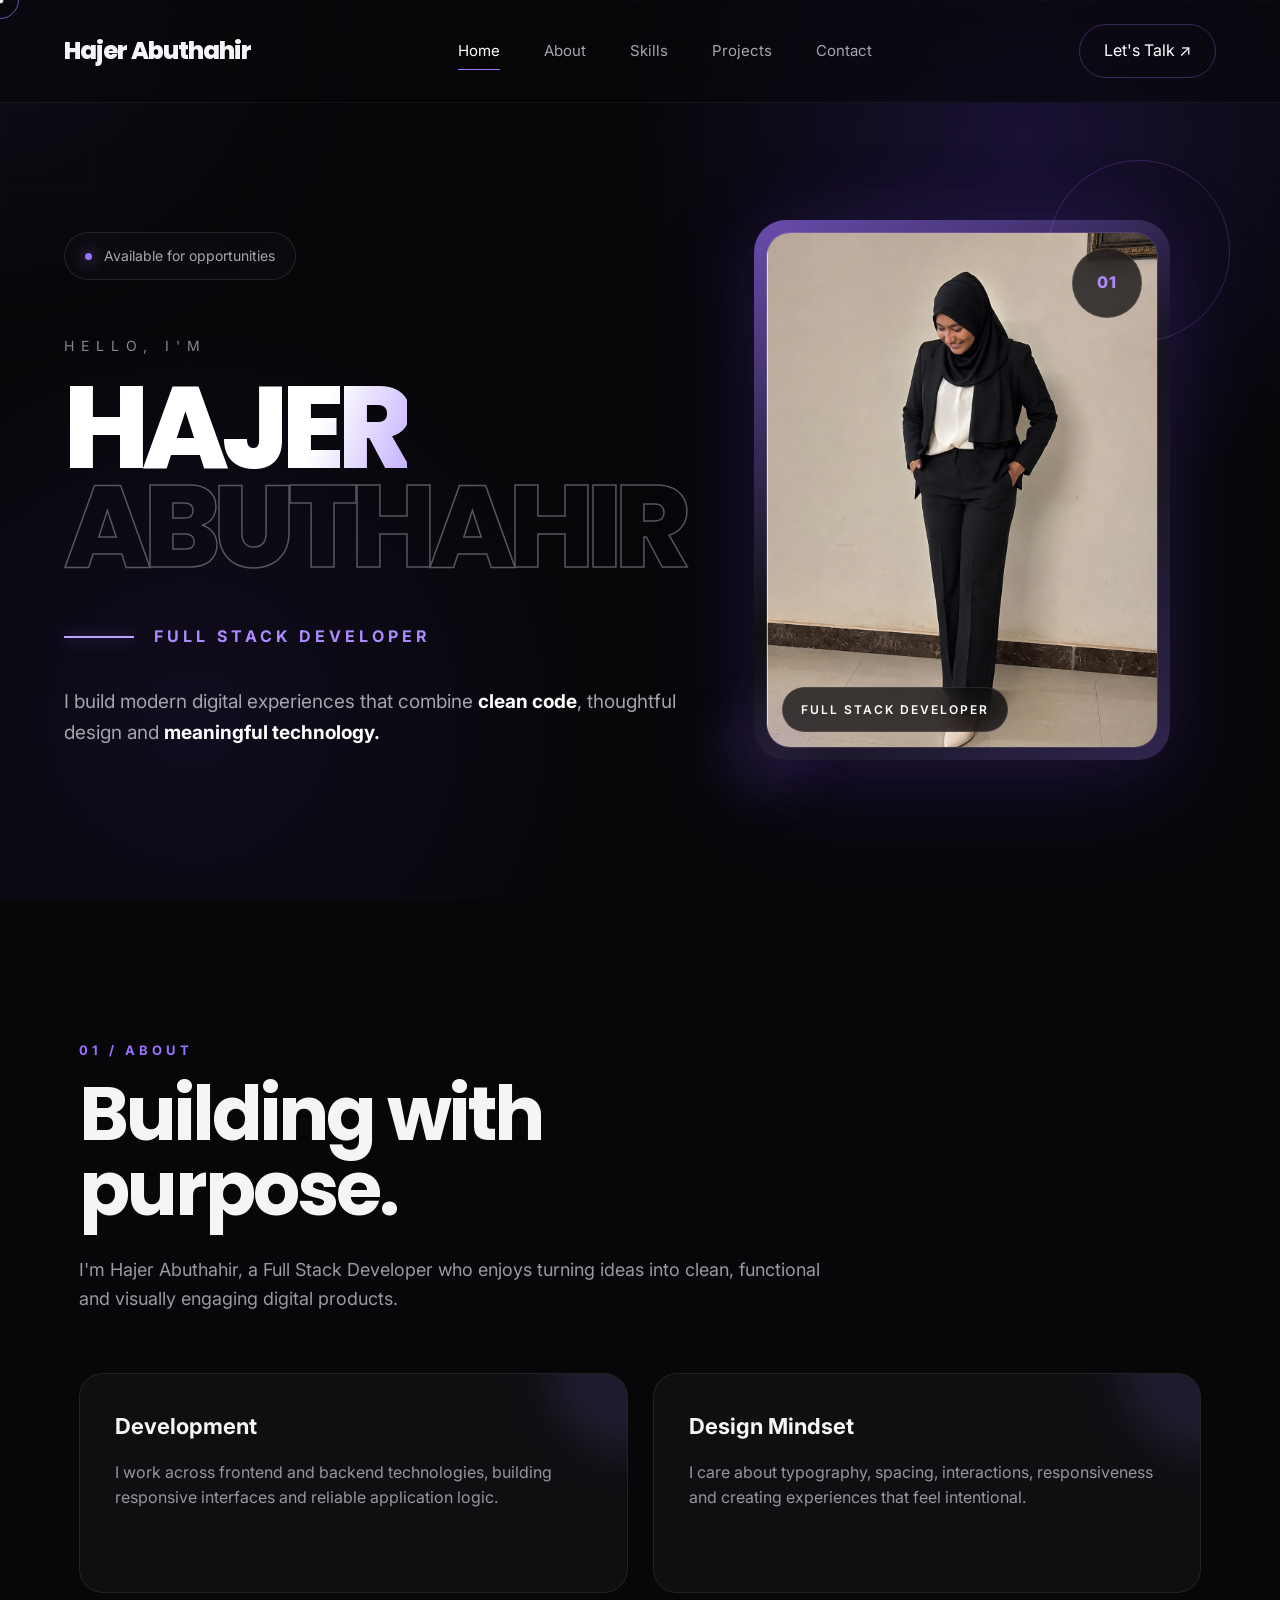
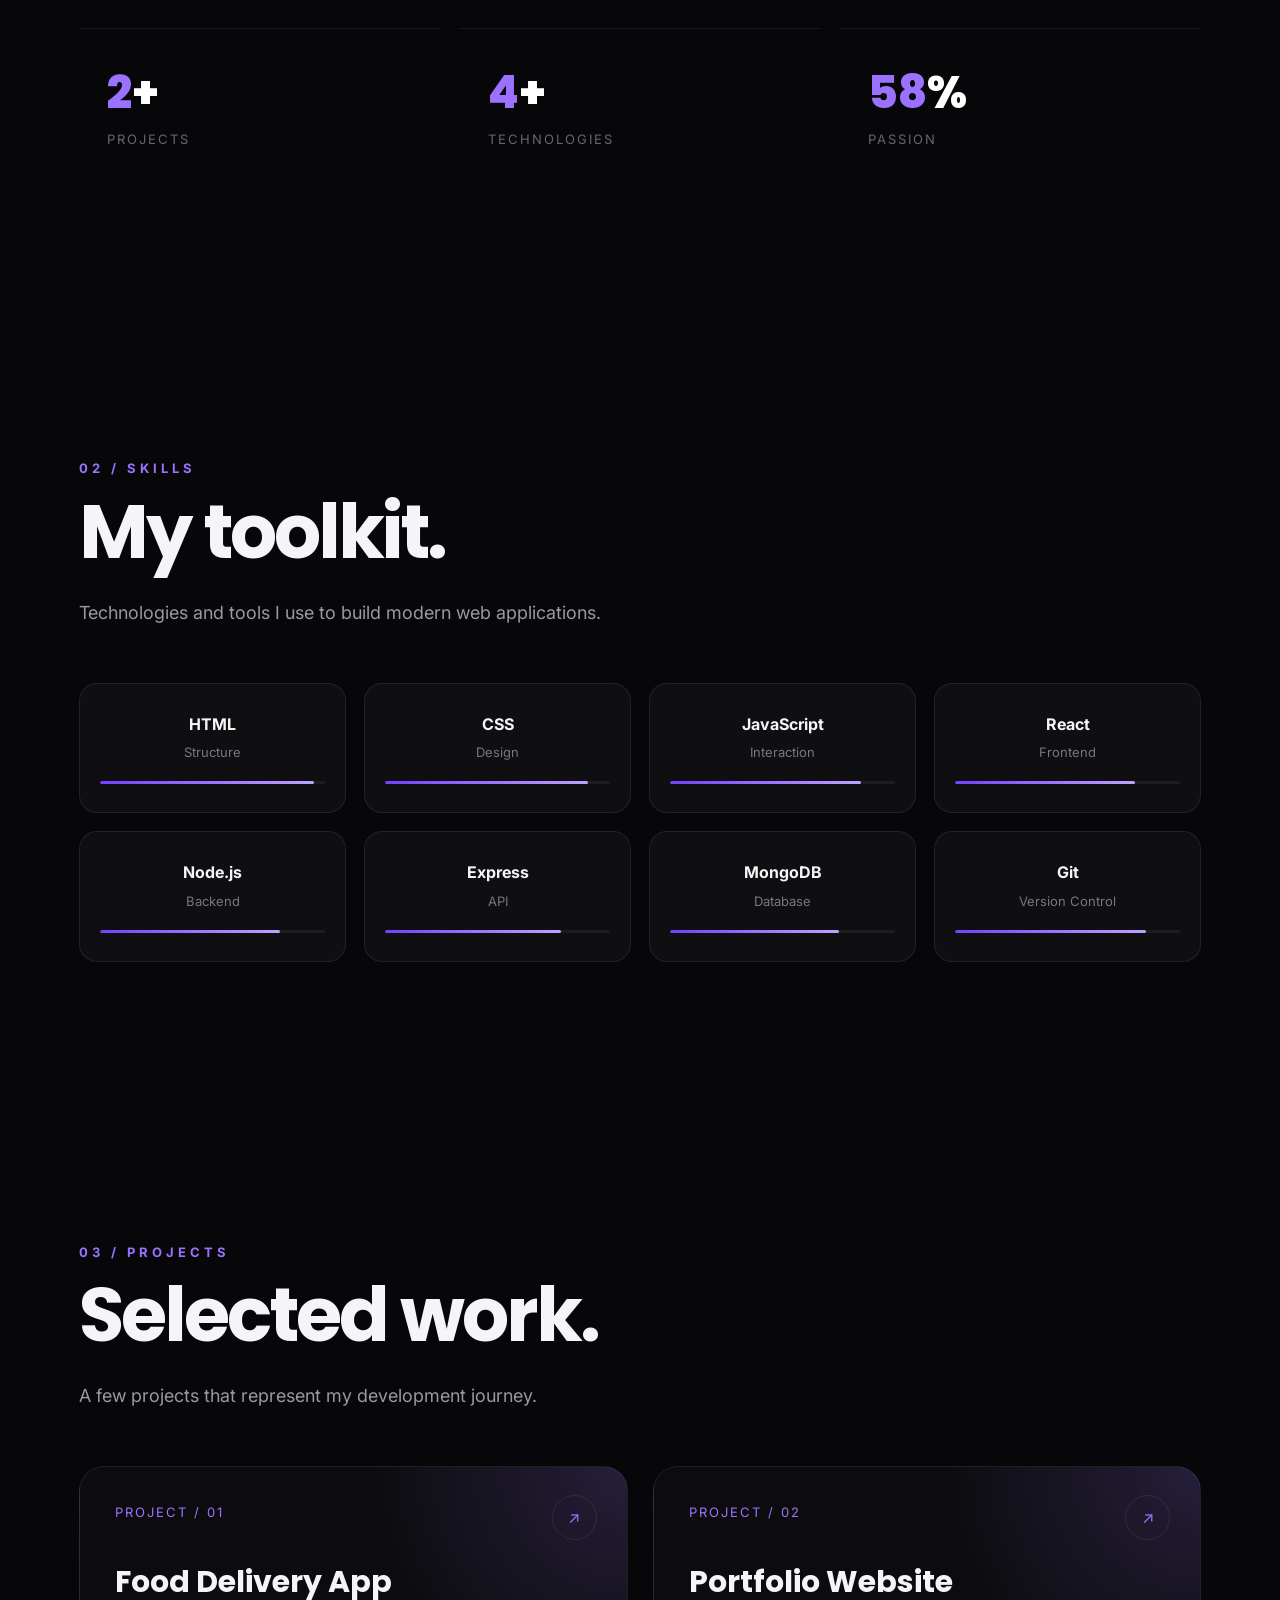
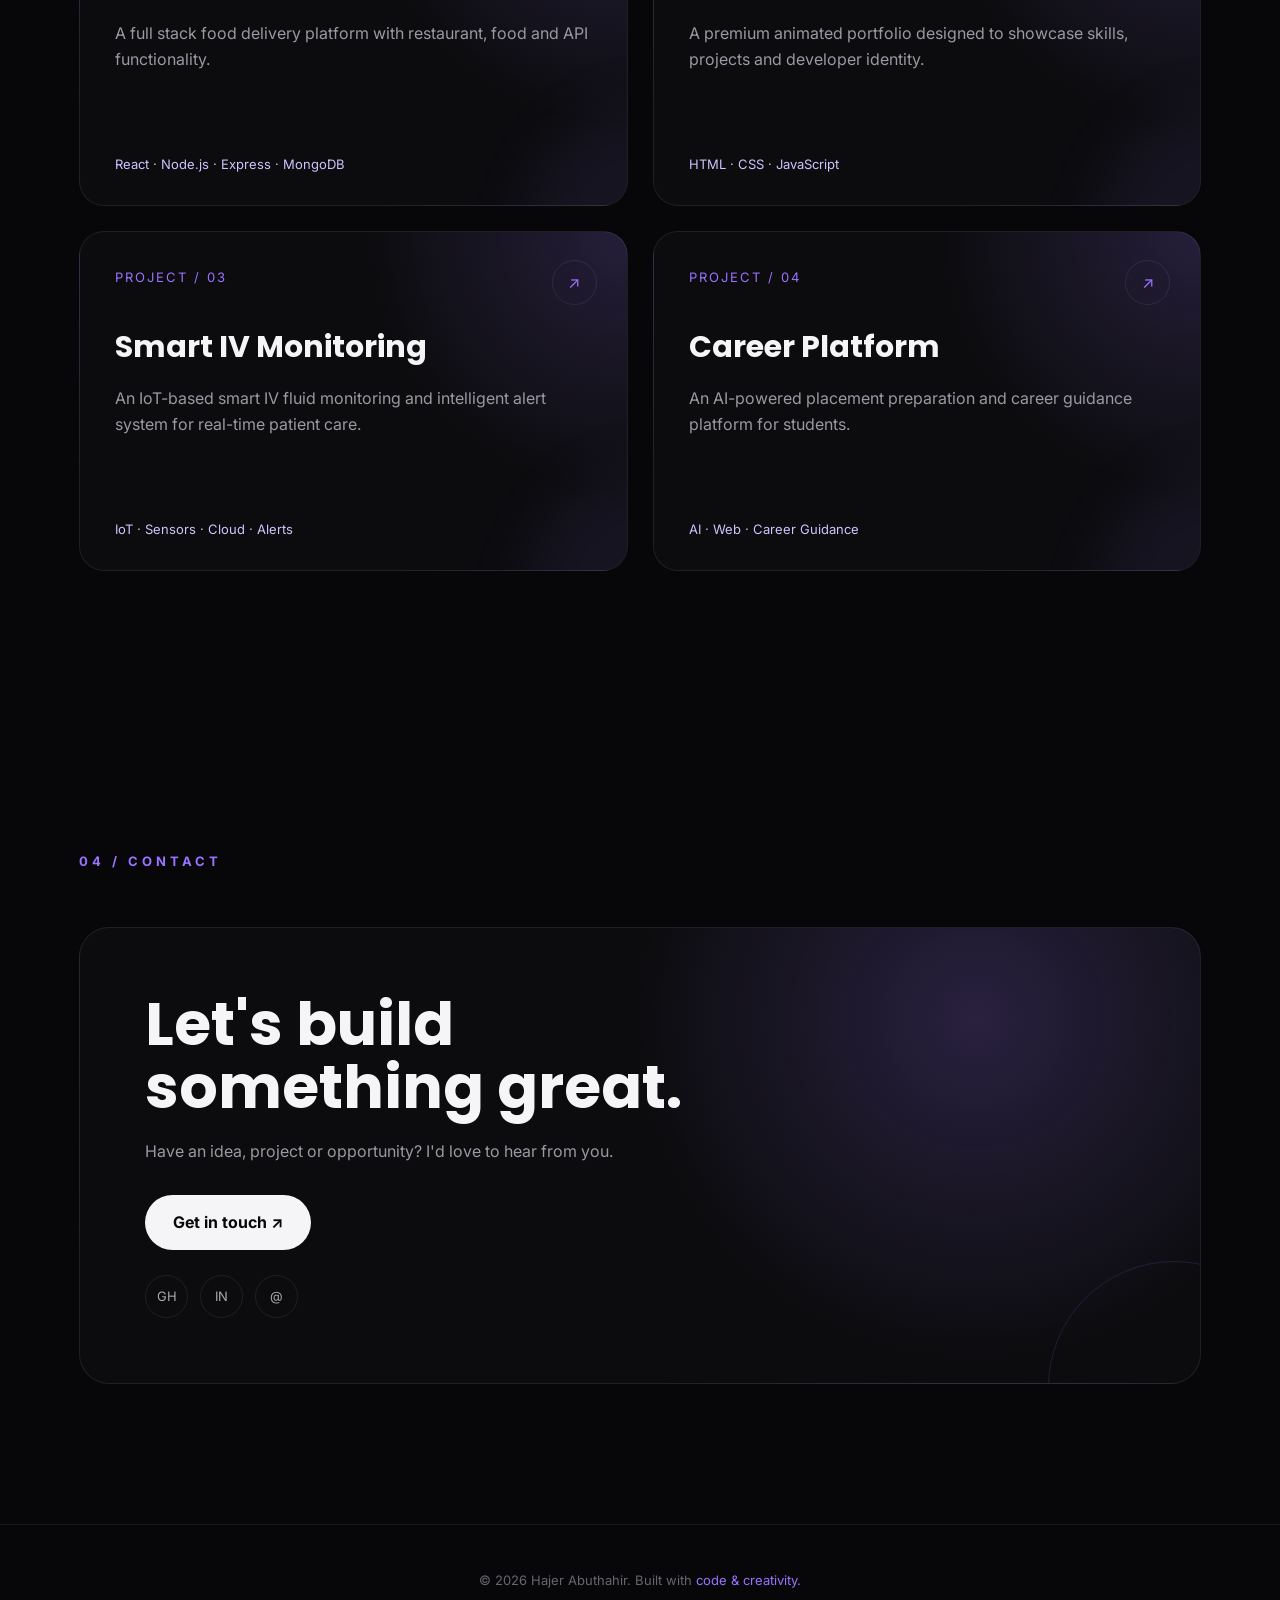
==== MY PORTFOLIO/index.html @ e98ee81a "Add files via upload" ====
<!DOCTYPE html>
<html lang="en">

<head>
    <meta charset="UTF-8">
    <meta name="viewport" content="width=device-width, initial-scale=1.0">

    <title>Hajer Abuthahir | Full Stack Developer</title>

    <meta name="description"
        content="Hajer Abuthahir — Full Stack Developer building modern, scalable and meaningful digital experiences.">

    <meta name="author" content="Hajer Abuthahir">

    <link rel="preconnect" href="https://fonts.googleapis.com">
    <link rel="preconnect" href="https://fonts.gstatic.com" crossorigin>

    <link
        href="https://fonts.googleapis.com/css2?family=Inter:wght@300;400;500;600;700;800&family=Poppins:wght@400;500;600;700;800&display=swap"
        rel="stylesheet">

    <style>
        /* =========================================================
           HAJER ABUTHAHIR — PREMIUM PORTFOLIO
           ========================================================= */

        :root {
            --bg: #07070a;
            --bg-soft: #0d0d12;
            --white: #f5f5f7;
            --muted: #9999a3;
            --muted-dark: #66666f;
            --purple: #9b72ff;
            --purple-light: #bda2ff;
            --border: rgba(255, 255, 255, 0.08);
            --glass: rgba(255, 255, 255, 0.035);
        }

        /* =========================================================
           RESET
           ========================================================= */

        * {
            margin: 0;
            padding: 0;
            box-sizing: border-box;
        }

        html {
            scroll-behavior: smooth;
        }

        body {
            font-family: "Inter", sans-serif;
            background: var(--bg);
            color: var(--white);
            overflow-x: hidden;
            line-height: 1.6;
            cursor: none;
        }

        body.loading {
            overflow: hidden;
        }

        a {
            color: inherit;
            text-decoration: none;
        }

        button,
        input,
        textarea {
            font: inherit;
        }

        ::selection {
            background: var(--purple);
            color: white;
        }

        /* =========================================================
           CUSTOM CURSOR
           ========================================================= */

        .cursor-dot {
            position: fixed;
            width: 7px;
            height: 7px;
            background: white;
            border-radius: 50%;
            pointer-events: none;
            z-index: 99999;
            transform: translate(-50%, -50%);
            mix-blend-mode: difference;
        }

        .cursor-ring {
            position: fixed;
            width: 38px;
            height: 38px;
            border: 1px solid rgba(155, 114, 255, 0.7);
            border-radius: 50%;
            pointer-events: none;
            z-index: 99998;
            transform: translate(-50%, -50%);
            transition:
                width 0.25s ease,
                height 0.25s ease,
                border-color 0.25s ease,
                background 0.25s ease;
        }

        body.cursor-hover .cursor-ring {
            width: 65px;
            height: 65px;
            background: rgba(155, 114, 255, 0.08);
            border-color: var(--purple);
        }

        /* =========================================================
           PAGE LOADER
           ========================================================= */

        .loader {
            position: fixed;
            inset: 0;
            z-index: 100000;
            background: var(--bg);
            display: flex;
            align-items: center;
            justify-content: center;
            transition:
                opacity 0.8s ease,
                visibility 0.8s ease;
        }

        .loader.hidden {
            opacity: 0;
            visibility: hidden;
        }

        .loader-content {
            text-align: center;
        }

        .loader-logo {
            font-family: "Poppins", sans-serif;
            font-size: 42px;
            font-weight: 800;
            letter-spacing: -2px;
            animation: loaderPulse 1.4s ease-in-out infinite;
        }

        .loader-logo span {
            color: var(--purple);
        }

        .loader-line {
            width: 160px;
            height: 2px;
            margin: 22px auto 0;
            background: rgba(255, 255, 255, 0.08);
            overflow: hidden;
        }

        .loader-line::after {
            content: "";
            display: block;
            width: 45%;
            height: 100%;
            background: var(--purple);
            animation: loaderLine 1.2s ease-in-out infinite;
        }

        @keyframes loaderPulse {

            0%,
            100% {
                opacity: 0.45;
                transform: scale(0.96);
            }

            50% {
                opacity: 1;
                transform: scale(1);
            }
        }

        @keyframes loaderLine {
            0% {
                transform: translateX(-120%);
            }

            100% {
                transform: translateX(350%);
            }
        }

        /* =========================================================
           SCROLL PROGRESS
           ========================================================= */

        .scroll-progress {
            position: fixed;
            top: 0;
            left: 0;
            width: 0%;
            height: 3px;
            background: linear-gradient(
                90deg,
                #7440ff,
                #bda2ff,
                #7440ff
            );
            z-index: 10001;
            box-shadow: 0 0 15px rgba(155, 114, 255, 0.8);
        }

        /* =========================================================
           BACKGROUND
           ========================================================= */

        body::before {
            content: "";
            position: fixed;
            inset: 0;
            z-index: -3;

            background:
                radial-gradient(
                    circle at 80% 15%,
                    rgba(116, 64, 255, 0.17),
                    transparent 30%
                ),
                radial-gradient(
                    circle at 15% 80%,
                    rgba(87, 48, 180, 0.12),
                    transparent 30%
                ),
                #07070a;
        }

        body::after {
            content: "";
            position: fixed;
            inset: 0;
            z-index: -2;
            pointer-events: none;
            opacity: 0.42;

            background-image:
                linear-gradient(
                    rgba(255, 255, 255, 0.035) 1px,
                    transparent 1px
                ),
                linear-gradient(
                    90deg,
                    rgba(255, 255, 255, 0.035) 1px,
                    transparent 1px
                );

            background-size: 95px 95px;

            mask-image: linear-gradient(
                to bottom,
                black,
                transparent 90%
            );
        }

        .ambient-glow {
            position: fixed;
            width: 400px;
            height: 400px;
            border-radius: 50%;
            background: rgba(155, 114, 255, 0.06);
            filter: blur(100px);
            pointer-events: none;
            z-index: -1;
            transform: translate(-50%, -50%);
        }

        /* =========================================================
           PARTICLES
           ========================================================= */

        .particles {
            position: fixed;
            inset: 0;
            z-index: -1;
            pointer-events: none;
            overflow: hidden;
        }

        .particle {
            position: absolute;
            width: 2px;
            height: 2px;
            background: rgba(189, 162, 255, 0.55);
            border-radius: 50%;
            animation: floatParticle linear infinite;
        }

        @keyframes floatParticle {
            0% {
                transform: translateY(110vh) scale(0.5);
                opacity: 0;
            }

            15% {
                opacity: 0.8;
            }

            85% {
                opacity: 0.5;
            }

            100% {
                transform: translateY(-10vh) scale(1);
                opacity: 0;
            }
        }

        /* =========================================================
           NAVBAR
           ========================================================= */

        header {
            position: fixed;
            top: 0;
            left: 0;
            width: 100%;
            z-index: 1000;

            padding: 24px 5%;

            background: rgba(7, 7, 10, 0.62);
            backdrop-filter: blur(20px);

            border-bottom: 1px solid rgba(255, 255, 255, 0.05);

            transition:
                padding 0.35s ease,
                background 0.35s ease;
        }

        header.scrolled {
            padding-top: 15px;
            padding-bottom: 15px;
            background: rgba(7, 7, 10, 0.86);
        }

        nav {
            max-width: 1450px;
            margin: auto;

            display: flex;
            align-items: center;
            justify-content: space-between;
        }

        .logo {
            font-family: "Poppins", sans-serif;
            font-size: 24px;
            font-weight: 800;
            letter-spacing: -1px;
            transition: transform 0.3s ease;
        }

        .logo:hover {
            transform: scale(1.05);
        }

        .logo span {
            color: var(--purple);
        }

        .nav-links {
            display: flex;
            align-items: center;
            gap: 44px;
        }

        .nav-links a {
            position: relative;

            color: #a6a6ad;
            font-size: 15px;

            transition: color 0.3s ease;
        }

        .nav-links a::after {
            content: "";

            position: absolute;
            left: 0;
            bottom: -7px;

            width: 0;
            height: 1px;

            background: var(--purple);

            transition: width 0.3s ease;
        }

        .nav-links a:hover,
        .nav-links a.active {
            color: white;
        }

        .nav-links a:hover::after,
        .nav-links a.active::after {
            width: 100%;
        }

        .talk-btn {
            position: relative;

            padding: 13px 24px;

            border: 1px solid rgba(155, 114, 255, 0.3);
            border-radius: 40px;

            color: white !important;

            overflow: hidden;

            transition:
                transform 0.3s ease,
                border-color 0.3s ease;
        }

        .talk-btn::before {
            content: "";

            position: absolute;
            inset: 0;

            background: linear-gradient(
                100deg,
                transparent,
                rgba(155, 114, 255, 0.35),
                transparent
            );

            transform: translateX(-120%);
            transition: transform 0.6s ease;
        }

        .talk-btn:hover::before {
            transform: translateX(120%);
        }

        .talk-btn:hover {
            border-color: var(--purple);
            transform: translateY(-3px);
        }

        /* =========================================================
           MOBILE MENU
           ========================================================= */

        .menu-toggle {
            display: none;

            width: 44px;
            height: 44px;

            border: 1px solid var(--border);
            border-radius: 50%;

            background: var(--glass);
            color: white;

            cursor: pointer;
        }

        .mobile-menu {
            position: fixed;
            inset: 0;
            z-index: 999;

            display: flex;
            align-items: center;
            justify-content: center;

            background: rgba(7, 7, 10, 0.96);
            backdrop-filter: blur(20px);

            opacity: 0;
            visibility: hidden;

            transition: 0.4s ease;
        }

        .mobile-menu.open {
            opacity: 1;
            visibility: visible;
        }

        .mobile-menu-links {
            display: flex;
            flex-direction: column;
            align-items: center;
            gap: 28px;
        }

        .mobile-menu-links a {
            font-family: "Poppins", sans-serif;
            font-size: 36px;
            font-weight: 700;

            opacity: 0;
            transform: translateY(20px);

            transition:
                opacity 0.4s ease,
                transform 0.4s ease;
        }

        .mobile-menu.open .mobile-menu-links a {
            opacity: 1;
            transform: translateY(0);
        }

        /* =========================================================
           HERO
           ========================================================= */

        .hero {
            min-height: 100vh;
            max-width: 1450px;
            margin: auto;

            padding: 170px 5% 90px;

            display: grid;
            grid-template-columns: 1.1fr 0.9fr;

            align-items: center;
            gap: 70px;
        }

        .hero-left > * {
            opacity: 0;
            transform: translateY(35px);
            animation: heroReveal 0.9s ease forwards;
        }

        .hero-left .availability {
            animation-delay: 0.2s;
        }

        .hero-left .hello {
            animation-delay: 0.35s;
        }

        .hero-left .hero-name {
            animation-delay: 0.5s;
        }

        .hero-left .role {
            animation-delay: 0.65s;
        }

        .hero-left .hero-description {
            animation-delay: 0.8s;
        }

        @keyframes heroReveal {
            to {
                opacity: 1;
                transform: translateY(0);
            }
        }

        .availability {
            display: inline-flex;
            align-items: center;
            gap: 12px;

            padding: 12px 20px;

            border: 1px solid rgba(255, 255, 255, 0.1);
            border-radius: 40px;

            color: #a7a7ae;
            font-size: 14px;

            margin-bottom: 55px;

            background: rgba(255, 255, 255, 0.02);
            backdrop-filter: blur(10px);
        }

        .availability::before {
            content: "";

            width: 7px;
            height: 7px;

            background: var(--purple);
            border-radius: 50%;

            box-shadow: 0 0 15px var(--purple);

            animation: statusPulse 1.8s ease-in-out infinite;
        }

        @keyframes statusPulse {

            0%,
            100% {
                box-shadow: 0 0 5px var(--purple);
            }

            50% {
                box-shadow:
                    0 0 25px var(--purple),
                    0 0 45px rgba(155, 114, 255, 0.35);
            }
        }

        .hello {
            color: #85858d;
            letter-spacing: 7px;
            font-size: 14px;
            margin-bottom: 20px;
        }

        .hero-name {
            font-family: "Poppins", sans-serif;

            font-size: clamp(70px, 9vw, 145px);

            line-height: 0.86;

            letter-spacing: -7px;

            font-weight: 800;
        }

        .hero-name .solid {
            color: var(--white);

            background: linear-gradient(
                110deg,
                #ffffff 0%,
                #ffffff 35%,
                #bca4ff 50%,
                #ffffff 65%,
                #ffffff 100%
            );

            background-size: 220% auto;

            -webkit-background-clip: text;
            background-clip: text;
            -webkit-text-fill-color: transparent;

            animation: textShimmer 5s linear infinite;
        }

        @keyframes textShimmer {
            to {
                background-position: 220% center;
            }
        }

        .hero-name .outline {
            color: transparent;
            -webkit-text-stroke: 1.5px #57575f;

            transition:
                color 0.4s ease,
                -webkit-text-stroke 0.4s ease;
        }

        .hero-name:hover .outline {
            color: rgba(155, 114, 255, 0.08);
            -webkit-text-stroke-color: var(--purple);
        }

        .role {
            margin-top: 48px;

            display: flex;
            align-items: center;
            gap: 20px;

            color: #ae8aff;

            font-weight: 700;
            letter-spacing: 4px;
            font-size: 16px;
        }

        .role::before {
            content: "";

            width: 70px;
            height: 2px;

            background: var(--purple-light);

            box-shadow: 0 0 15px rgba(155, 114, 255, 0.6);
        }

        .typing {
            display: inline-block;
            min-width: 260px;
        }

        .hero-description {
            max-width: 680px;

            margin-top: 38px;

            font-size: 19px;

            color: #a5a5ad;
        }

        .hero-description strong {
            color: white;
        }

        /* =========================================================
           HERO PHOTO
           ========================================================= */

        .hero-right {
            display: flex;
            justify-content: center;
            align-items: center;

            opacity: 0;
            transform: translateX(50px);

            animation: photoReveal 1s ease 0.5s forwards;
        }

        @keyframes photoReveal {
            to {
                opacity: 1;
                transform: translateX(0);
            }
        }

        .photo-wrapper {
            position: relative;

            width: min(100%, 440px);

            perspective: 1000px;
        }

        .photo-wrapper::before {
            content: "";

            position: absolute;

            width: 180px;
            height: 180px;

            top: -60px;
            right: -60px;

            border-radius: 50%;

            border: 1px solid rgba(155, 114, 255, 0.25);

            animation: orbit 8s linear infinite;
        }

        .photo-wrapper::after {
            content: "";

            position: absolute;

            width: 100px;
            height: 100px;

            bottom: -40px;
            left: -40px;

            border-radius: 50%;

            background: rgba(155, 114, 255, 0.08);

            filter: blur(20px);

            animation: floatingGlow 4s ease-in-out infinite;
        }

        @keyframes orbit {
            to {
                transform: rotate(360deg);
            }
        }

        @keyframes floatingGlow {

            0%,
            100% {
                transform: translateY(0);
            }

            50% {
                transform: translateY(-20px);
            }
        }

        .photo-card {
            position: relative;

            width: 100%;
            height: 540px;

            padding: 12px;

            border-radius: 32px;

            background:
                linear-gradient(
                    145deg,
                    rgba(155, 114, 255, 0.65),
                    rgba(255, 255, 255, 0.04),
                    rgba(155, 114, 255, 0.28)
                );

            box-shadow:
                0 30px 100px rgba(70, 35, 150, 0.25),
                0 0 80px rgba(155, 114, 255, 0.08);

            overflow: hidden;

            transition:
                transform 0.15s ease,
                box-shadow 0.4s ease;
        }

        .photo-card:hover {
            box-shadow:
                0 40px 120px rgba(70, 35, 150, 0.4),
                0 0 90px rgba(155, 114, 255, 0.16);
        }

        .photo-card::before {
            content: "";

            position: absolute;
            inset: 0;

            background:
                linear-gradient(
                    120deg,
                    transparent 30%,
                    rgba(255, 255, 255, 0.16),
                    transparent 70%
                );

            transform: translateX(-120%);

            transition: transform 0.8s ease;

            pointer-events: none;

            z-index: 2;
        }

        .photo-card:hover::before {
            transform: translateX(120%);
        }

        .profile-photo {
            width: 100%;
            height: 100%;

            object-fit: cover;

            display: block;

            border-radius: 24px;

            border: 1px solid rgba(255, 255, 255, 0.12);

            filter: saturate(0.95);

            transition:
                transform 0.7s ease,
                filter 0.5s ease;
        }

        .photo-card:hover .profile-photo {
            transform: scale(1.04);
            filter: saturate(1.08);
        }

        .photo-label {
            position: absolute;

            left: 28px;
            bottom: 28px;

            padding: 12px 18px;

            border-radius: 30px;

            background: rgba(7, 7, 10, 0.72);
            backdrop-filter: blur(15px);

            border: 1px solid rgba(255, 255, 255, 0.1);

            color: white;

            font-size: 12px;
            letter-spacing: 2px;
            font-weight: 600;

            z-index: 3;
        }

        .photo-number {
            position: absolute;

            right: 28px;
            top: 28px;

            width: 70px;
            height: 70px;

            display: flex;
            align-items: center;
            justify-content: center;

            border-radius: 50%;

            background: rgba(7, 7, 10, 0.72);
            backdrop-filter: blur(15px);

            border: 1px solid rgba(255, 255, 255, 0.1);

            color: #ae8aff;

            font-weight: 800;
            letter-spacing: 1px;

            z-index: 3;
        }

        /* =========================================================
           SCROLL REVEAL
           ========================================================= */

        .reveal {
            opacity: 0;
            transform: translateY(55px);

            transition:
                opacity 0.8s ease,
                transform 0.8s cubic-bezier(0.2, 0.7, 0.2, 1);
        }

        .reveal.visible {
            opacity: 1;
            transform: translateY(0);
        }

        .reveal-left {
            opacity: 0;
            transform: translateX(-50px);

            transition:
                opacity 0.8s ease,
                transform 0.8s ease;
        }

        .reveal-left.visible {
            opacity: 1;
            transform: translateX(0);
        }

        /* =========================================================
           SECTIONS
           ========================================================= */

        section {
            max-width: 1250px;
            margin: auto;
            padding: 140px 5%;
        }

        .section-label {
            color: var(--purple);

            font-size: 13px;
            font-weight: 700;

            letter-spacing: 4px;

            margin-bottom: 15px;
        }

        .section-title {
            font-family: "Poppins", sans-serif;

            font-size: clamp(40px, 6vw, 75px);

            line-height: 1;

            margin-bottom: 30px;

            letter-spacing: -3px;
        }

        .section-text {
            max-width: 750px;

            color: var(--muted);

            font-size: 18px;
        }

        /* =========================================================
           ABOUT
           ========================================================= */

        .about-grid {
            margin-top: 60px;

            display: grid;
            grid-template-columns: 1fr 1fr;

            gap: 25px;
        }

        .about-card {
            position: relative;

            padding: 35px;
            min-height: 220px;

            border: 1px solid var(--border);
            border-radius: 24px;

            background: var(--glass);

            overflow: hidden;

            transition:
                transform 0.4s ease,
                border-color 0.4s ease,
                background 0.4s ease;
        }

        .about-card::before {
            content: "";

            position: absolute;

            width: 180px;
            height: 180px;

            top: -100px;
            right: -100px;

            background: rgba(155, 114, 255, 0.12);

            border-radius: 50%;

            filter: blur(20px);

            transition: transform 0.5s ease;
        }

        .about-card:hover {
            transform: translateY(-10px);

            border-color: rgba(155, 114, 255, 0.4);

            background: rgba(155, 114, 255, 0.045);
        }

        .about-card:hover::before {
            transform: scale(1.8);
        }

        .about-card h3 {
            position: relative;

            font-size: 22px;

            margin-bottom: 15px;
        }

        .about-card p {
            position: relative;

            color: #96969e;
        }

        /* =========================================================
           STATS
           ========================================================= */

        .stats {
            display: grid;

            grid-template-columns: repeat(3, 1fr);

            gap: 20px;

            margin-top: 35px;
        }

        .stat {
            padding: 28px;

            border-top: 1px solid var(--border);

            transition: transform 0.3s ease;
        }

        .stat:hover {
            transform: translateY(-5px);
        }

        .stat-number {
            font-family: "Poppins", sans-serif;

            font-size: 45px;
            font-weight: 800;

            color: white;
        }

        .stat-number span {
            color: var(--purple);
        }

        .stat p {
            color: var(--muted-dark);

            font-size: 13px;

            letter-spacing: 2px;
        }

        /* =========================================================
           SKILLS
           ========================================================= */

        .skills-grid {
            margin-top: 55px;

            display: grid;
            grid-template-columns: repeat(4, 1fr);

            gap: 18px;
        }

        .skill {
            position: relative;

            padding: 28px 20px;

            text-align: center;

            border: 1px solid var(--border);
            border-radius: 18px;

            background: var(--glass);

            transition:
                transform 0.35s ease,
                border-color 0.35s ease,
                background 0.35s ease;

            overflow: hidden;
        }

        .skill::before {
            content: "";

            position: absolute;

            left: -100%;
            bottom: 0;

            width: 100%;
            height: 2px;

            background: linear-gradient(
                90deg,
                transparent,
                var(--purple),
                transparent
            );

            transition: left 0.5s ease;
        }

        .skill:hover {
            background: rgba(155, 114, 255, 0.08);

            border-color: var(--purple);

            transform: translateY(-8px) scale(1.02);
        }

        .skill:hover::before {
            left: 100%;
        }

        .skill h3 {
            font-size: 16px;
        }

        .skill p {
            color: #777780;

            font-size: 13px;

            margin-top: 5px;
        }

        .skill-level {
            width: 100%;
            height: 3px;

            margin-top: 18px;

            border-radius: 10px;

            background: rgba(255, 255, 255, 0.06);

            overflow: hidden;
        }

        .skill-level span {
            display: block;

            height: 100%;

            width: 0;

            background: linear-gradient(
                90deg,
                #7440ff,
                #bda2ff
            );

            border-radius: inherit;

            transition: width 1.4s cubic-bezier(0.2, 0.8, 0.2, 1);
        }

        .skills-grid.visible .skill:nth-child(1) .skill-level span {
            width: 95%;
        }

        .skills-grid.visible .skill:nth-child(2) .skill-level span {
            width: 90%;
        }

        .skills-grid.visible .skill:nth-child(3) .skill-level span {
            width: 85%;
        }

        .skills-grid.visible .skill:nth-child(4) .skill-level span {
            width: 80%;
        }

        .skills-grid.visible .skill:nth-child(5) .skill-level span {
            width: 80%;
        }

        .skills-grid.visible .skill:nth-child(6) .skill-level span {
            width: 78%;
        }

        .skills-grid.visible .skill:nth-child(7) .skill-level span {
            width: 75%;
        }

        .skills-grid.visible .skill:nth-child(8) .skill-level span {
            width: 85%;
        }

        /* =========================================================
           PROJECTS
           ========================================================= */

        .projects {
            display: grid;

            grid-template-columns: repeat(2, 1fr);

            gap: 25px;

            margin-top: 55px;
        }

        .project {
            position: relative;

            min-height: 340px;

            padding: 35px;

            border-radius: 25px;

            overflow: hidden;

            border: 1px solid var(--border);

            background:
                radial-gradient(
                    circle at top right,
                    rgba(155, 114, 255, 0.18),
                    transparent 40%
                ),
                rgba(255, 255, 255, 0.025);

            transition:
                transform 0.15s ease,
                border-color 0.35s ease,
                box-shadow 0.35s ease;
        }

        .project::after {
            content: "";

            position: absolute;

            width: 250px;
            height: 250px;

            right: -150px;
            bottom: -150px;

            border-radius: 50%;

            background: rgba(155, 114, 255, 0.08);

            filter: blur(30px);

            transition: transform 0.5s ease;
        }

        .project:hover {
            border-color: rgba(155, 114, 255, 0.45);

            box-shadow:
                0 30px 80px rgba(50, 25, 120, 0.18);
        }

        .project:hover::after {
            transform: scale(1.5);
        }

        .project-number {
            position: relative;
            z-index: 2;

            color: var(--purple);

            font-size: 13px;

            letter-spacing: 2px;
        }

        .project h3 {
            position: relative;
            z-index: 2;

            font-family: "Poppins", sans-serif;

            font-size: 30px;

            margin: 35px 0 15px;
        }

        .project p {
            position: relative;
            z-index: 2;

            color: #9999a2;

            max-width: 500px;
        }

        .project-tech {
            position: absolute;

            bottom: 30px;
            left: 35px;

            color: #d0c3ff;

            font-size: 13px;

            z-index: 2;
        }

        .project-arrow {
            position: absolute;

            right: 30px;
            top: 28px;

            width: 45px;
            height: 45px;

            border-radius: 50%;

            display: flex;
            align-items: center;
            justify-content: center;

            border: 1px solid var(--border);

            color: var(--purple);

            transition:
                transform 0.35s ease,
                background 0.35s ease;
        }

        .project:hover .project-arrow {
            transform: rotate(45deg);

            background: var(--purple);

            color: white;
        }

        /* =========================================================
           CONTACT
           ========================================================= */

        .contact-box {
            position: relative;

            margin-top: 55px;

            padding: 65px;

            border-radius: 30px;

            border: 1px solid var(--border);

            background:
                radial-gradient(
                    circle at 80% 20%,
                    rgba(155, 114, 255, 0.2),
                    transparent 35%
                ),
                rgba(255, 255, 255, 0.025);

            overflow: hidden;
        }

        .contact-box::before {
            content: "";

            position: absolute;

            width: 250px;
            height: 250px;

            right: -100px;
            bottom: -130px;

            border-radius: 50%;

            border: 1px solid rgba(155, 114, 255, 0.15);

            animation: orbit 12s linear infinite;
        }

        .contact-box h3 {
            position: relative;

            font-family: "Poppins", sans-serif;

            font-size: clamp(35px, 5vw, 60px);

            line-height: 1.05;

            margin-bottom: 20px;
        }

        .contact-box p {
            position: relative;

            color: #9999a2;

            max-width: 600px;
        }

        .contact-button {
            position: relative;

            display: inline-flex;
            align-items: center;
            gap: 10px;

            margin-top: 30px;

            padding: 15px 28px;

            border-radius: 40px;

            background: var(--white);
            color: #08080a;

            font-weight: 700;

            transition:
                transform 0.3s ease,
                background 0.3s ease,
                color 0.3s ease;
        }

        .contact-button:hover {
            background: var(--purple);

            color: white;

            transform: translateY(-5px) scale(1.03);

            box-shadow:
                0 15px 40px rgba(155, 114, 255, 0.3);
        }

        /* =========================================================
           SOCIAL LINKS
           ========================================================= */

        .social-links {
            position: relative;

            display: flex;

            gap: 12px;

            margin-top: 25px;
        }

        .social-link {
            width: 43px;
            height: 43px;

            display: flex;
            align-items: center;
            justify-content: center;

            border: 1px solid var(--border);

            border-radius: 50%;

            color: #aaa;

            font-size: 13px;

            transition:
                transform 0.3s ease,
                background 0.3s ease,
                color 0.3s ease,
                border-color 0.3s ease;
        }

        .social-link:hover {
            transform: translateY(-5px);

            background: var(--purple);

            color: white;

            border-color: var(--purple);
        }

        /* =========================================================
           FOOTER
           ========================================================= */

        footer {
            padding: 45px 5%;

            border-top: 1px solid rgba(255, 255, 255, 0.07);

            text-align: center;

            color: #66666e;

            font-size: 13px;
        }

        footer span {
            color: var(--purple);
        }

        /* =========================================================
           BACK TO TOP
           ========================================================= */

        .back-top {
            position: fixed;

            right: 25px;
            bottom: 25px;

            width: 48px;
            height: 48px;

            display: flex;
            align-items: center;
            justify-content: center;

            border-radius: 50%;

            border: 1px solid rgba(155, 114, 255, 0.35);

            background: rgba(7, 7, 10, 0.75);

            backdrop-filter: blur(15px);

            color: white;

            opacity: 0;
            visibility: hidden;

            transform: translateY(20px);

            transition: 0.35s ease;

            z-index: 900;
        }

        .back-top.show {
            opacity: 1;
            visibility: visible;
            transform: translateY(0);
        }

        .back-top:hover {
            background: var(--purple);

            transform: translateY(-5px);
        }

        /* =========================================================
           RESPONSIVE
           ========================================================= */

        @media (max-width: 1000px) {

            .nav-links {
                gap: 22px;
            }

            .hero {
                grid-template-columns: 1fr;

                padding-top: 150px;
            }

            .hero-right {
                margin-top: 20px;
            }

            .skills-grid {
                grid-template-columns: repeat(2, 1fr);
            }
        }

        @media (max-width: 700px) {

            body {
                cursor: auto;
            }

            .cursor-dot,
            .cursor-ring {
                display: none;
            }

            header {
                padding: 18px 5%;
            }

            .logo {
                font-size: 20px;
                letter-spacing: -0.5px;
            }

            .nav-links,
            header .talk-btn {
                display: none;
            }

            .menu-toggle {
                display: flex;
                align-items: center;
                justify-content: center;
            }

            .loader-logo {
                font-size: 30px;
            }

            .hero {
                padding: 130px 6% 70px;
            }

            .availability {
                margin-bottom: 45px;
            }

            .hero-name {
                font-size: 65px;
                letter-spacing: -4px;
            }

            .hero-name .outline {
                -webkit-text-stroke: 1px #57575f;
            }

            .role {
                font-size: 13px;
                letter-spacing: 2px;
            }

            .role::before {
                width: 40px;
            }

            .typing {
                min-width: 190px;
            }

            .hero-description {
                font-size: 16px;
            }

            .photo-card {
                height: 430px;
                border-radius: 25px;
            }

            .profile-photo {
                border-radius: 18px;
            }

            .photo-number {
                right: 20px;
                top: 20px;

                width: 58px;
                height: 58px;
            }

            .photo-label {
                left: 20px;
                bottom: 20px;

                font-size: 10px;
            }

            section {
                padding: 90px 6%;
            }

            .section-title {
                letter-spacing: -2px;
            }

            .about-grid,
            .projects {
                grid-template-columns: 1fr;
            }

            .skills-grid {
                grid-template-columns: repeat(2, 1fr);
            }

            .stats {
                grid-template-columns: 1fr;
            }

            .contact-box {
                padding: 35px 25px;
            }

            .project {
                min-height: 330px;
            }
        }

        @media (prefers-reduced-motion: reduce) {

            *,
            *::before,
            *::after {
                animation-duration: 0.01ms !important;
                animation-iteration-count: 1 !important;
                scroll-behavior: auto !important;
                transition-duration: 0.01ms !important;
            }
        }
    </style>
</head>

<body class="loading">

    <!-- =========================================================
         LOADER
         ========================================================= -->

    <div class="loader" id="loader">

        <div class="loader-content">

            <!-- CHANGED H. TO HAJER ABUTHAHIR -->
            <div class="loader-logo">
                Hajer Abuthahir
            </div>

            <div class="loader-line"></div>

        </div>

    </div>

    <!-- SCROLL PROGRESS -->

    <div class="scroll-progress" id="scrollProgress"></div>

    <!-- CURSOR -->

    <div class="cursor-dot" id="cursorDot"></div>
    <div class="cursor-ring" id="cursorRing"></div>

    <!-- AMBIENT GLOW -->

    <div class="ambient-glow" id="ambientGlow"></div>

    <!-- PARTICLES -->

    <div class="particles" id="particles"></div>


    <!-- =========================================================
         NAVBAR
         ========================================================= -->

    <header id="header">

        <nav>

            <!-- CHANGED H. TO HAJER ABUTHAHIR -->
            <a href="#home" class="logo">
                Hajer Abuthahir
            </a>

            <div class="nav-links">

                <a href="#home" class="active">Home</a>

                <a href="#about">About</a>

                <a href="#skills">Skills</a>

                <a href="#projects">Projects</a>

                <a href="#contact">Contact</a>

            </div>

            <a href="#contact" class="talk-btn magnetic">
                Let's Talk ↗
            </a>

            <button class="menu-toggle" id="menuToggle">
                ☰
            </button>

        </nav>

    </header>


    <!-- =========================================================
         MOBILE MENU
         ========================================================= -->

    <div class="mobile-menu" id="mobileMenu">

        <div class="mobile-menu-links">

            <a href="#home">Home</a>

            <a href="#about">About</a>

            <a href="#skills">Skills</a>

            <a href="#projects">Projects</a>

            <a href="#contact">Contact</a>

        </div>

    </div>


    <!-- =========================================================
         MAIN
         ========================================================= -->

    <main id="home">

        <!-- =====================================================
             HERO
             ===================================================== -->

        <div class="hero">

            <div class="hero-left">

                <div class="availability">
                    Available for opportunities
                </div>

                <div class="hello">
                    HELLO, I'M
                </div>

                <h1 class="hero-name">

                    <span class="solid">
                        HAJER
                    </span>

                    <br>

                    <span class="outline">
                        ABUTHAHIR
                    </span>

                </h1>

                <div class="role">

                    <span class="typing" id="typingText">
                        FULL STACK DEVELOPER
                    </span>

                </div>

                <p class="hero-description">

                    I build modern digital experiences that combine
                    <strong>clean code</strong>, thoughtful design and
                    <strong>meaningful technology.</strong>

                </p>

            </div>


            <!-- =================================================
                 PHOTO
                 ================================================= -->

            <div class="hero-right">

                <div class="photo-wrapper">

                    <div class="photo-card" id="photoCard">

                        <img
                            src="photos.jpg"
                            alt="Hajer Abuthahir"
                            class="profile-photo"
                        >

                        <div class="photo-number">
                            01
                        </div>

                        <div class="photo-label">
                            FULL STACK DEVELOPER
                        </div>

                    </div>

                </div>

            </div>

        </div>


        <!-- =====================================================
             ABOUT
             ===================================================== -->

        <section id="about">

            <div class="section-label reveal">
                01 / ABOUT
            </div>

            <h2 class="section-title reveal">
                Building with<br>
                purpose.
            </h2>

            <p class="section-text reveal">

                I'm Hajer Abuthahir, a Full Stack Developer who enjoys
                turning ideas into clean, functional and visually engaging
                digital products.

            </p>

            <div class="about-grid">

                <div class="about-card reveal-left">

                    <h3>
                        Development
                    </h3>

                    <p>

                        I work across frontend and backend technologies,
                        building responsive interfaces and reliable
                        application logic.

                    </p>

                </div>

                <div class="about-card reveal">

                    <h3>
                        Design Mindset
                    </h3>

                    <p>

                        I care about typography, spacing, interactions,
                        responsiveness and creating experiences that feel
                        intentional.

                    </p>

                </div>

            </div>


            <!-- STATS -->

            <div class="stats reveal">

                <div class="stat">

                    <div class="stat-number">
                        <span data-count="4">0</span>+
                    </div>

                    <p>
                        PROJECTS
                    </p>

                </div>

                <div class="stat">

                    <div class="stat-number">
                        <span data-count="8">0</span>+
                    </div>

                    <p>
                        TECHNOLOGIES
                    </p>

                </div>

                <div class="stat">

                    <div class="stat-number">
                        <span data-count="100">0</span>%
                    </div>

                    <p>
                        PASSION
                    </p>

                </div>

            </div>

        </section>


        <!-- =====================================================
             SKILLS
             ===================================================== -->

        <section id="skills">

            <div class="section-label reveal">
                02 / SKILLS
            </div>

            <h2 class="section-title reveal">
                My toolkit.
            </h2>

            <p class="section-text reveal">

                Technologies and tools I use to build modern web
                applications.

            </p>

            <div class="skills-grid reveal">

                <div class="skill">
                    <h3>HTML</h3>
                    <p>Structure</p>

                    <div class="skill-level">
                        <span></span>
                    </div>
                </div>

                <div class="skill">
                    <h3>CSS</h3>
                    <p>Design</p>

                    <div class="skill-level">
                        <span></span>
                    </div>
                </div>

                <div class="skill">
                    <h3>JavaScript</h3>
                    <p>Interaction</p>

                    <div class="skill-level">
                        <span></span>
                    </div>
                </div>

                <div class="skill">
                    <h3>React</h3>
                    <p>Frontend</p>

                    <div class="skill-level">
                        <span></span>
                    </div>
                </div>

                <div class="skill">
                    <h3>Node.js</h3>
                    <p>Backend</p>

                    <div class="skill-level">
                        <span></span>
                    </div>
                </div>

                <div class="skill">
                    <h3>Express</h3>
                    <p>API</p>

                    <div class="skill-level">
                        <span></span>
                    </div>
                </div>

                <div class="skill">
                    <h3>MongoDB</h3>
                    <p>Database</p>

                    <div class="skill-level">
                        <span></span>
                    </div>
                </div>

                <div class="skill">
                    <h3>Git</h3>
                    <p>Version Control</p>

                    <div class="skill-level">
                        <span></span>
                    </div>
                </div>

            </div>

        </section>


        <!-- =====================================================
             PROJECTS
             ===================================================== -->

        <section id="projects">

            <div class="section-label reveal">
                03 / PROJECTS
            </div>

            <h2 class="section-title reveal">
                Selected work.
            </h2>

            <p class="section-text reveal">

                A few projects that represent my development journey.

            </p>

            <div class="projects">

                <div class="project tilt reveal">

                    <div class="project-number">
                        PROJECT / 01
                    </div>

                    <div class="project-arrow">
                        ↗
                    </div>

                    <h3>
                        Food Delivery App
                    </h3>

                    <p>

                        A full stack food delivery platform with restaurant,
                        food and API functionality.

                    </p>

                    <div class="project-tech">
                        React · Node.js · Express · MongoDB
                    </div>

                </div>


                <div class="project tilt reveal">

                    <div class="project-number">
                        PROJECT / 02
                    </div>

                    <div class="project-arrow">
                        ↗
                    </div>

                    <h3>
                        Portfolio Website
                    </h3>

                    <p>

                        A premium animated portfolio designed to showcase
                        skills, projects and developer identity.

                    </p>

                    <div class="project-tech">
                        HTML · CSS · JavaScript
                    </div>

                </div>


                <div class="project tilt reveal">

                    <div class="project-number">
                        PROJECT / 03
                    </div>

                    <div class="project-arrow">
                        ↗
                    </div>

                    <h3>
                        Smart IV Monitoring
                    </h3>

                    <p>

                        An IoT-based smart IV fluid monitoring and intelligent
                        alert system for real-time patient care.

                    </p>

                    <div class="project-tech">
                        IoT · Sensors · Cloud · Alerts
                    </div>

                </div>


                <div class="project tilt reveal">

                    <div class="project-number">
                        PROJECT / 04
                    </div>

                    <div class="project-arrow">
                        ↗
                    </div>

                    <h3>
                        Career Platform
                    </h3>

                    <p>

                        An AI-powered placement preparation and career
                        guidance platform for students.

                    </p>

                    <div class="project-tech">
                        AI · Web · Career Guidance
                    </div>

                </div>

            </div>

        </section>


        <!-- =====================================================
             CONTACT
             ===================================================== -->

        <section id="contact">

            <div class="section-label reveal">
                04 / CONTACT
            </div>

            <div class="contact-box reveal">

                <h3>
                    Let's build<br>
                    something great.
                </h3>

                <p>

                    Have an idea, project or opportunity?
                    I'd love to hear from you.

                </p>

                <a
                    href="mailto:hajerabuthahir@gmail.com"
                    class="contact-button magnetic">

                    Get in touch ↗

                </a>

                <div class="social-links">

                    <!-- GitHub -->
                    <a
                        href="https://github.com/"
                        target="_blank"
                        rel="noopener noreferrer"
                        class="social-link">
                        GH
                    </a>

                    <!-- LinkedIn -->
                    <a
                        href="https://www.linkedin.com/in/hajer-syed-0a2967424?utm_source=share_via&utm_content=profile&utm_medium=member_ios"
                        target="_blank"
                        rel="noopener noreferrer"
                        class="social-link">
                        IN
                    </a>

                    <!-- Email -->
                    <a
                        href="mailto:hajerabuthahir@gmail.com"
                        class="social-link">
                        @
                    </a>

                </div>

            </div>

        </section>

    </main>


    <!-- =========================================================
         FOOTER
         ========================================================= -->

    <footer>

        © 2026 Hajer Abuthahir.
        Built with <span>code & creativity.</span>

    </footer>


    <!-- BACK TO TOP -->

    <a href="#home" class="back-top" id="backTop">
        ↑
    </a>


    <!-- =========================================================
         JAVASCRIPT
         ========================================================= -->

    <script>

        /* =====================================================
           PAGE LOADER
           ===================================================== */

        window.addEventListener("load", () => {

            setTimeout(() => {

                document
                    .getElementById("loader")
                    .classList.add("hidden");

                document.body.classList.remove("loading");

            }, 900);

        });


        /* =====================================================
           CUSTOM CURSOR
           ===================================================== */

        const cursorDot =
            document.getElementById("cursorDot");

        const cursorRing =
            document.getElementById("cursorRing");

        const ambientGlow =
            document.getElementById("ambientGlow");

        if (window.innerWidth > 700) {

            document.addEventListener("mousemove", (e) => {

                cursorDot.style.left = e.clientX + "px";
                cursorDot.style.top = e.clientY + "px";

                cursorRing.style.left = e.clientX + "px";
                cursorRing.style.top = e.clientY + "px";

                ambientGlow.style.left = e.clientX + "px";
                ambientGlow.style.top = e.clientY + "px";

            });

            const interactive =
                document.querySelectorAll(
                    "a, button, .skill, .project, .about-card"
                );

            interactive.forEach(element => {

                element.addEventListener("mouseenter", () => {
                    document.body.classList.add("cursor-hover");
                });

                element.addEventListener("mouseleave", () => {
                    document.body.classList.remove("cursor-hover");
                });

            });

        }


        /* =====================================================
           PARTICLES
           ===================================================== */

        const particles =
            document.getElementById("particles");

        for (let i = 0; i < 35; i++) {

            const particle =
                document.createElement("span");

            particle.className = "particle";

            particle.style.left =
                Math.random() * 100 + "%";

            particle.style.animationDuration =
                8 + Math.random() * 15 + "s";

            particle.style.animationDelay =
                Math.random() * 10 + "s";

            particle.style.opacity =
                Math.random() * 0.7;

            particles.appendChild(particle);

        }


        /* =====================================================
           HEADER + SCROLL PROGRESS
           ===================================================== */

        const header =
            document.getElementById("header");

        const progress =
            document.getElementById("scrollProgress");

        const backTop =
            document.getElementById("backTop");

        window.addEventListener("scroll", () => {

            const scrollTop =
                window.scrollY;

            const documentHeight =
                document.documentElement.scrollHeight -
                window.innerHeight;

            const percentage =
                (scrollTop / documentHeight) * 100;

            progress.style.width =
                percentage + "%";

            if (scrollTop > 80) {

                header.classList.add("scrolled");
                backTop.classList.add("show");

            } else {

                header.classList.remove("scrolled");
                backTop.classList.remove("show");

            }

        });


        /* =====================================================
           SCROLL REVEAL
           ===================================================== */

        const revealElements =
            document.querySelectorAll(".reveal, .reveal-left");

        const revealObserver =
            new IntersectionObserver(
                (entries) => {

                    entries.forEach(entry => {

                        if (entry.isIntersecting) {

                            entry.target.classList.add("visible");

                            revealObserver.unobserve(
                                entry.target
                            );

                        }

                    });

                },
                {
                    threshold: 0.12
                }
            );

        revealElements.forEach(element => {
            revealObserver.observe(element);
        });


        /* =====================================================
           COUNTER ANIMATION
           ===================================================== */

        const counters =
            document.querySelectorAll("[data-count]");

        const counterObserver =
            new IntersectionObserver(
                (entries, observer) => {

                    entries.forEach(entry => {

                        if (!entry.isIntersecting) {
                            return;
                        }

                        const counter =
                            entry.target;

                        const target =
                            Number(counter.dataset.count);

                        let current = 0;

                        const duration = 1200;

                        const increment =
                            target / (duration / 16);

                        const updateCounter = () => {

                            current += increment;

                            if (current < target) {

                                counter.textContent =
                                    Math.floor(current);

                                requestAnimationFrame(
                                    updateCounter
                                );

                            } else {

                                counter.textContent =
                                    target;

                            }

                        };

                        updateCounter();

                        observer.unobserve(counter);

                    });

                },
                {
                    threshold: 0.8
                }
            );

        counters.forEach(counter => {
            counterObserver.observe(counter);
        });


        /* =====================================================
           TYPING EFFECT
           ===================================================== */

        const typingText =
            document.getElementById("typingText");

        const roles = [
            "FULL STACK DEVELOPER",
            "WEB DEVELOPER",
            "CREATIVE BUILDER",
            "PROBLEM SOLVER"
        ];

        let roleIndex = 0;
        let characterIndex = 0;
        let deleting = false;

        function typeRole() {

            const currentRole =
                roles[roleIndex];

            if (!deleting) {

                typingText.textContent =
                    currentRole.substring(
                        0,
                        characterIndex + 1
                    );

                characterIndex++;

                if (characterIndex === currentRole.length) {

                    deleting = true;

                    setTimeout(typeRole, 1800);

                    return;

                }

            } else {

                typingText.textContent =
                    currentRole.substring(
                        0,
                        characterIndex - 1
                    );

                characterIndex--;

                if (characterIndex === 0) {

                    deleting = false;

                    roleIndex =
                        (roleIndex + 1) % roles.length;

                }

            }

            setTimeout(
                typeRole,
                deleting ? 45 : 85
            );

        }

        typeRole();


        /* =====================================================
           PHOTO 3D TILT
           ===================================================== */

        const photoCard =
            document.getElementById("photoCard");

        if (window.innerWidth > 700) {

            photoCard.addEventListener(
                "mousemove",
                (e) => {

                    const rect =
                        photoCard.getBoundingClientRect();

                    const x =
                        e.clientX - rect.left;

                    const y =
                        e.clientY - rect.top;

                    const rotateY =
                        ((x / rect.width) - 0.5) * 10;

                    const rotateX =
                        ((y / rect.height) - 0.5) * -10;

                    photoCard.style.transform =
                        `perspective(1000px)
                         rotateX(${rotateX}deg)
                         rotateY(${rotateY}deg)
                         scale(1.02)`;

                }
            );

            photoCard.addEventListener(
                "mouseleave",
                () => {

                    photoCard.style.transform =
                        "perspective(1000px) rotateX(0) rotateY(0) scale(1)";

                }
            );

        }


        /* =====================================================
           PROJECT 3D TILT
           ===================================================== */

        if (window.innerWidth > 700) {

            document
                .querySelectorAll(".tilt")
                .forEach(card => {

                    card.addEventListener(
                        "mousemove",
                        (e) => {

                            const rect =
                                card.getBoundingClientRect();

                            const x =
                                e.clientX - rect.left;

                            const y =
                                e.clientY - rect.top;

                            const rotateY =
                                ((x / rect.width) - 0.5) * 8;

                            const rotateX =
                                ((y / rect.height) - 0.5) * -8;

                            card.style.transform =
                                `perspective(1000px)
                                 rotateX(${rotateX}deg)
                                 rotateY(${rotateY}deg)
                                 translateY(-5px)`;

                        }
                    );

                    card.addEventListener(
                        "mouseleave",
                        () => {

                            card.style.transform =
                                "perspective(1000px) rotateX(0) rotateY(0) translateY(0)";

                        }
                    );

                });

        }


        /* =====================================================
           MAGNETIC BUTTONS
           ===================================================== */

        if (window.innerWidth > 700) {

            document
                .querySelectorAll(".magnetic")
                .forEach(button => {

                    button.addEventListener(
                        "mousemove",
                        (e) => {

                            const rect =
                                button.getBoundingClientRect();

                            const x =
                                e.clientX -
                                rect.left -
                                rect.width / 2;

                            const y =
                                e.clientY -
                                rect.top -
                                rect.height / 2;

                            button.style.transform =
                                `translate(${x * 0.18}px,
                                           ${y * 0.18}px)`;

                        }
                    );

                    button.addEventListener(
                        "mouseleave",
                        () => {

                            button.style.transform =
                                "translate(0, 0)";

                        }
                    );

                });

        }


        /* =====================================================
           ACTIVE NAVIGATION
           ===================================================== */

        const navLinks =
            document.querySelectorAll(".nav-links a");

        const sections =
            document.querySelectorAll(
                "section, main#home"
            );

        window.addEventListener("scroll", () => {

            let current = "home";

            sections.forEach(section => {

                const sectionTop =
                    section.offsetTop - 250;

                if (window.scrollY >= sectionTop) {

                    current =
                        section.getAttribute("id");

                }

            });

            navLinks.forEach(link => {

                link.classList.remove("active");

                if (
                    link.getAttribute("href") ===
                    "#" + current
                ) {

                    link.classList.add("active");

                }

            });

        });


        /* =====================================================
           MOBILE MENU
           ===================================================== */

        const menuToggle =
            document.getElementById("menuToggle");

        const mobileMenu =
            document.getElementById("mobileMenu");

        const mobileLinks =
            document.querySelectorAll(
                ".mobile-menu-links a"
            );

        menuToggle.addEventListener(
            "click",
            () => {

                mobileMenu.classList.toggle("open");

                menuToggle.textContent =
                    mobileMenu.classList.contains("open")
                        ? "✕"
                        : "☰";

            }
        );

        mobileLinks.forEach(link => {

            link.addEventListener(
                "click",
                () => {

                    mobileMenu.classList.remove("open");

                    menuToggle.textContent = "☰";

                }
            );

        });

    </script>

</body>

</html>
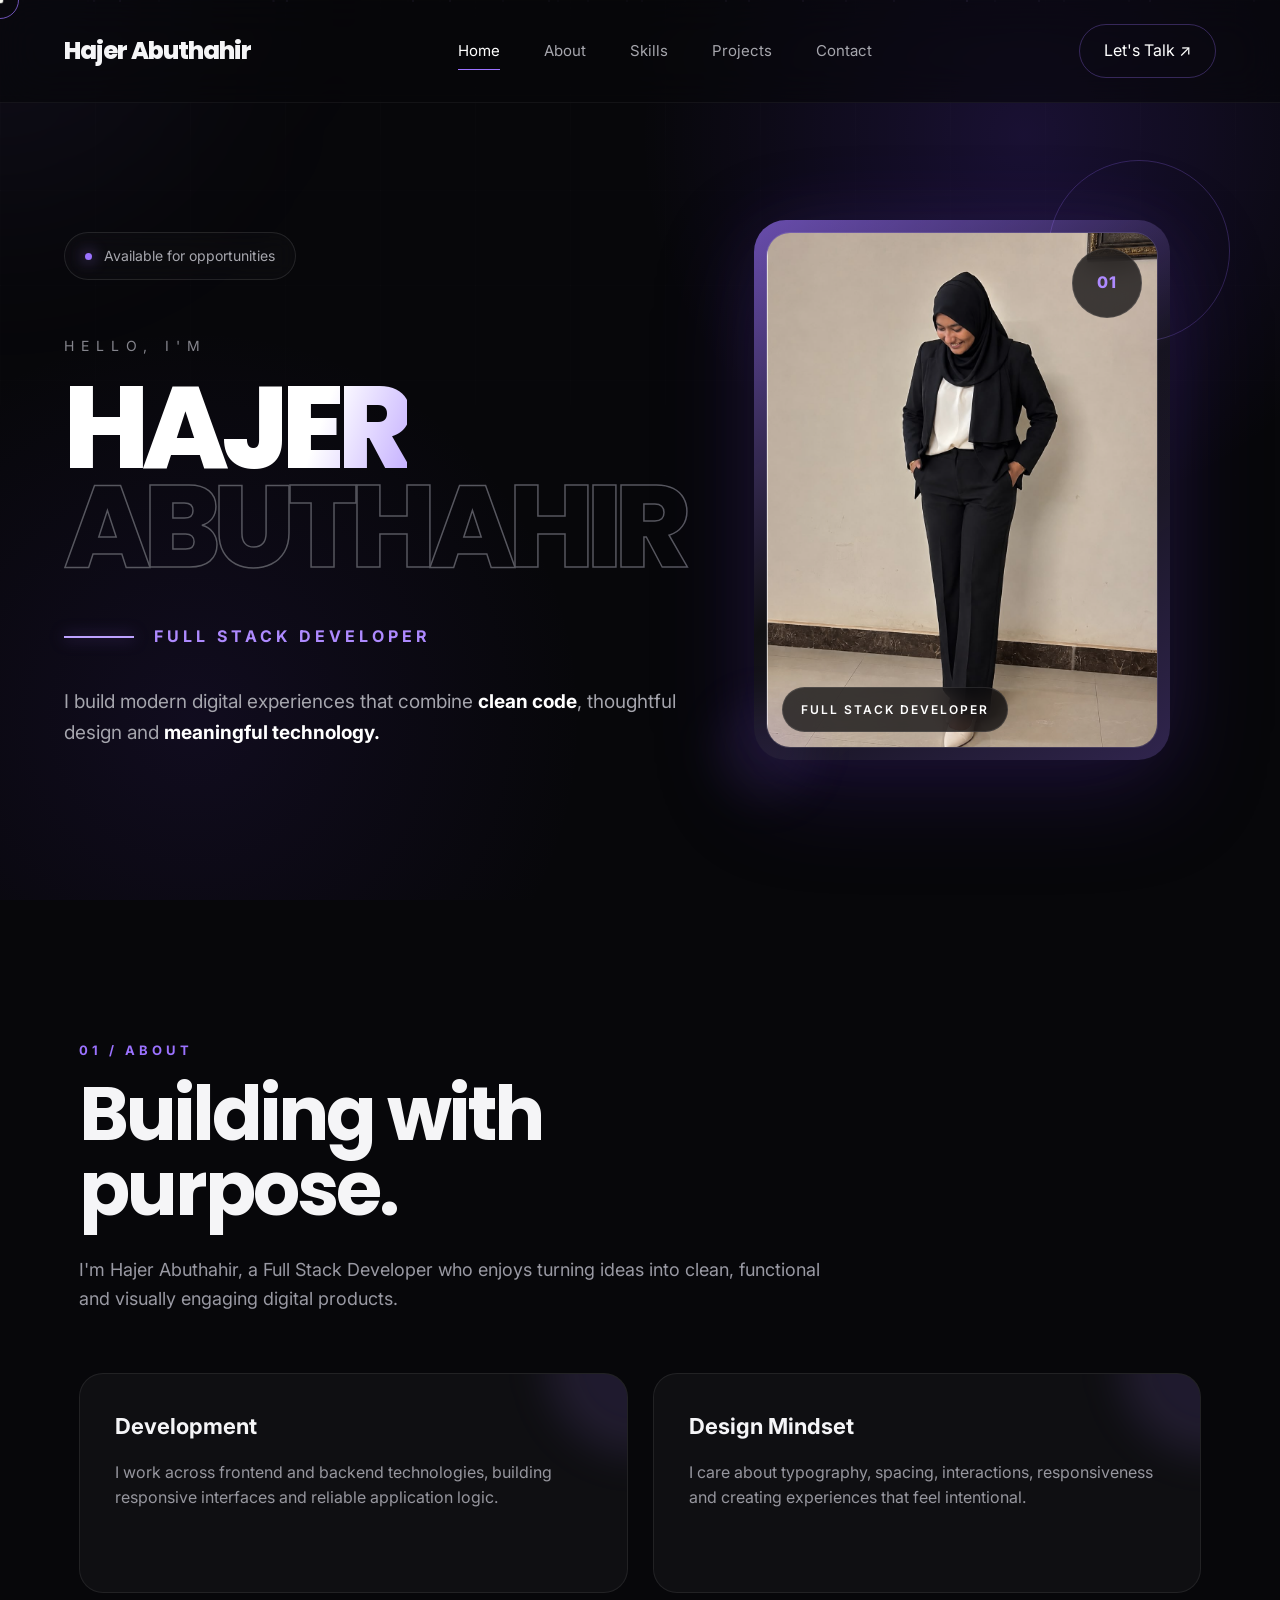
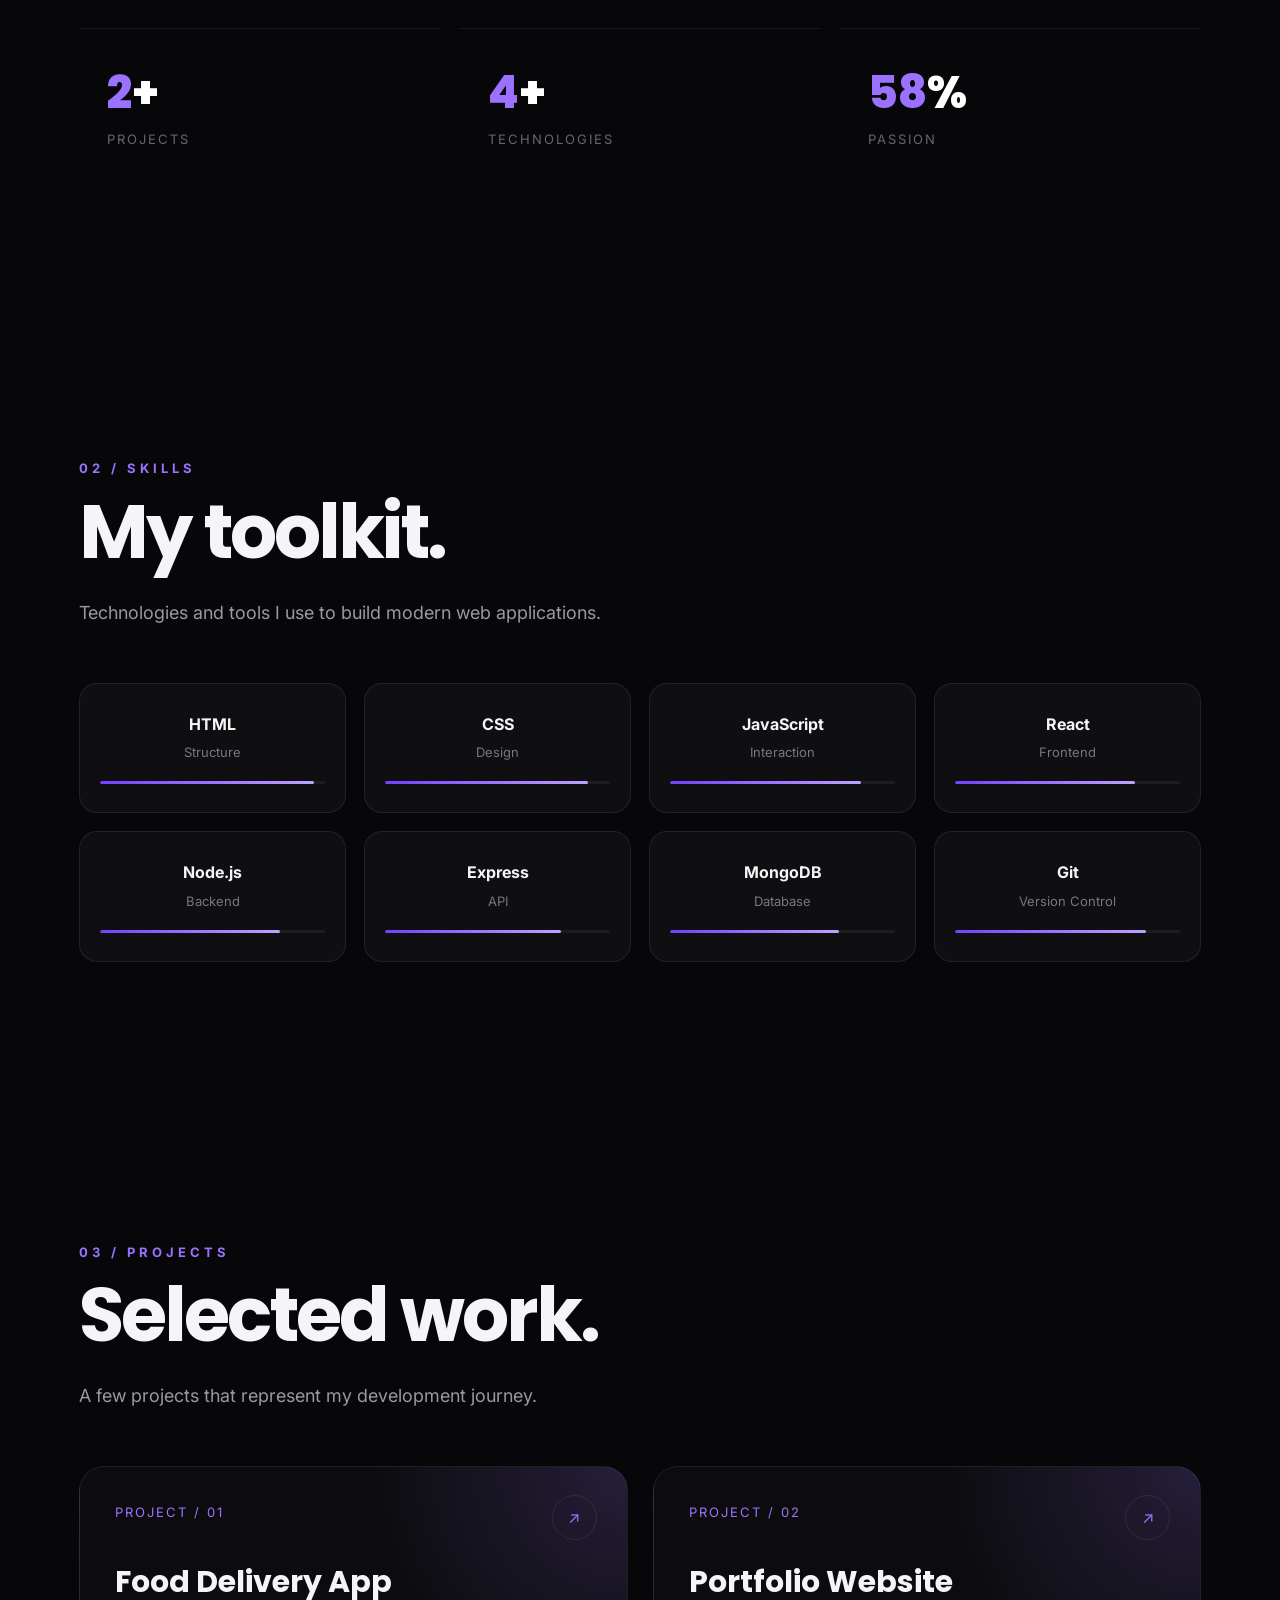
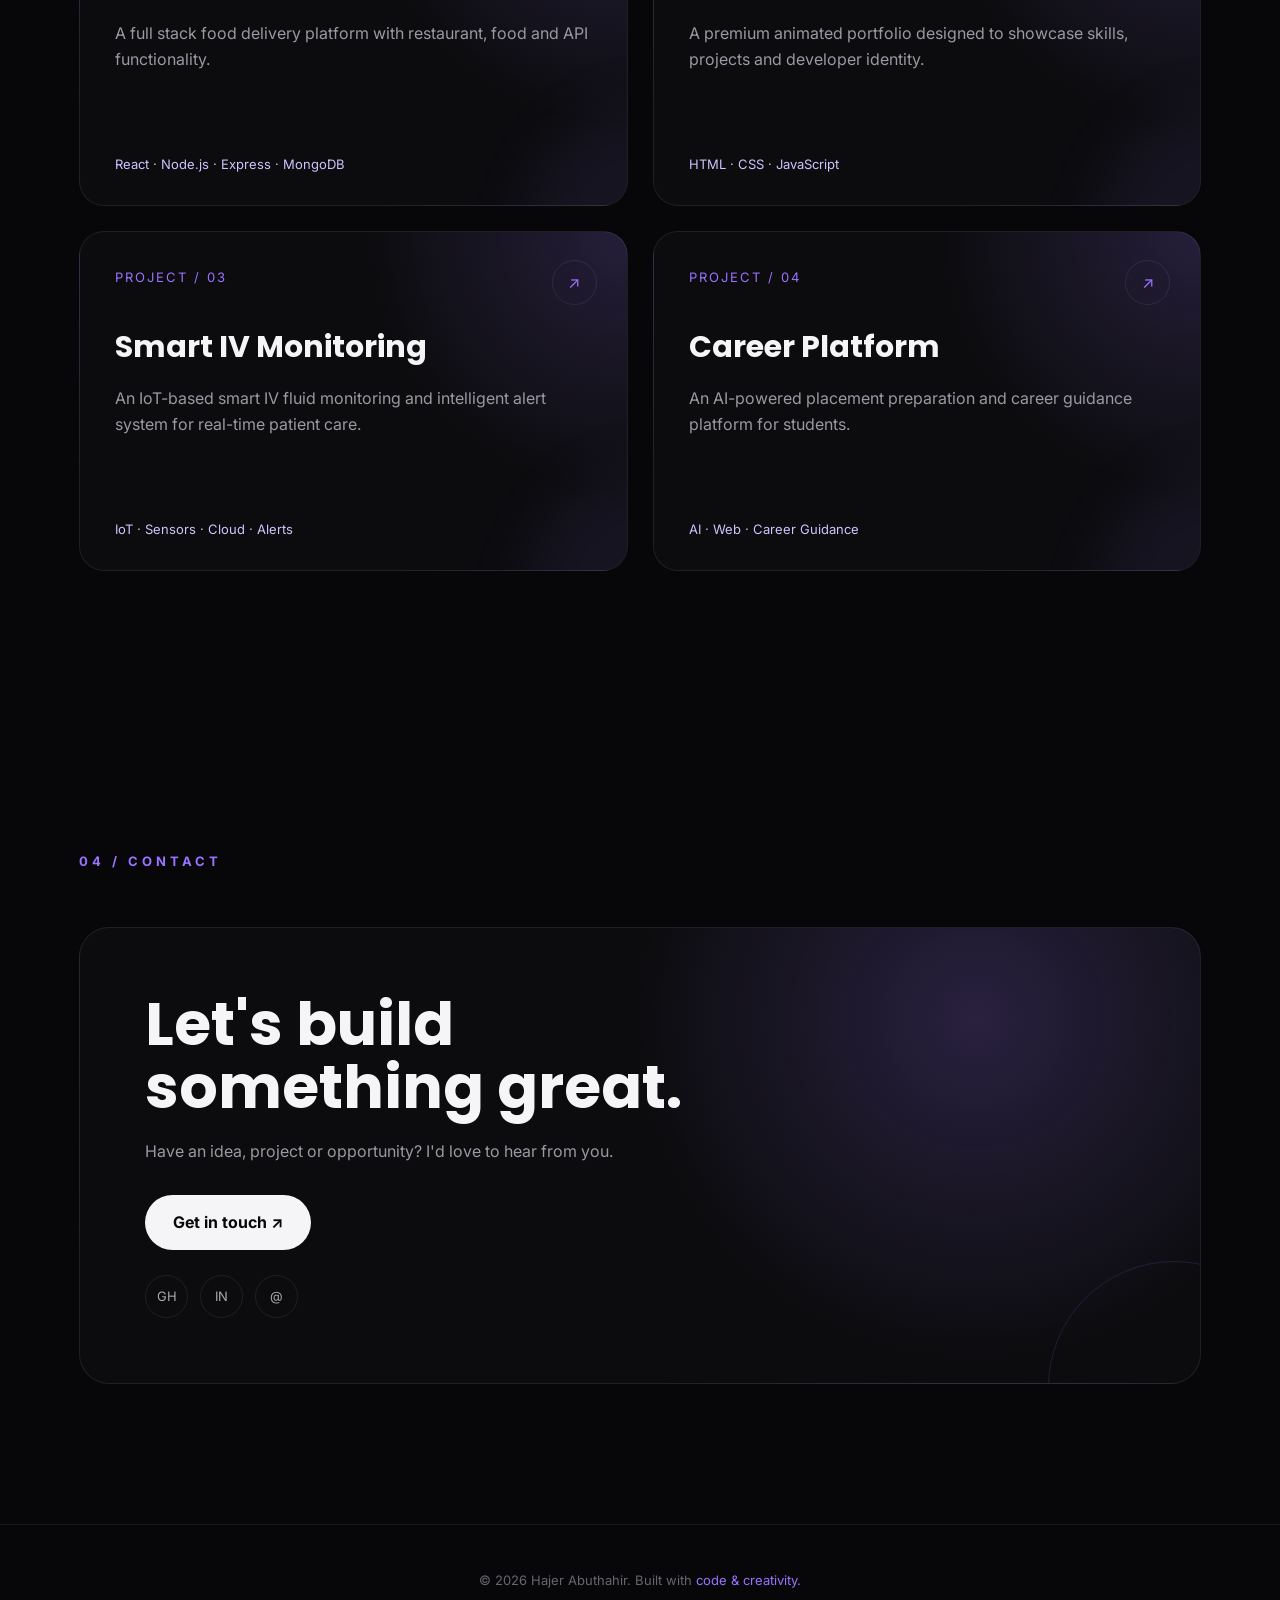
==== commit 7953e046: "index.html" ====
--- a/MY PORTFOLIO/index.html
+++ b/MY PORTFOLIO/index.html
@@ -3010,4 +3010,4 @@
 
 </body>
 
-</html>+</html>
